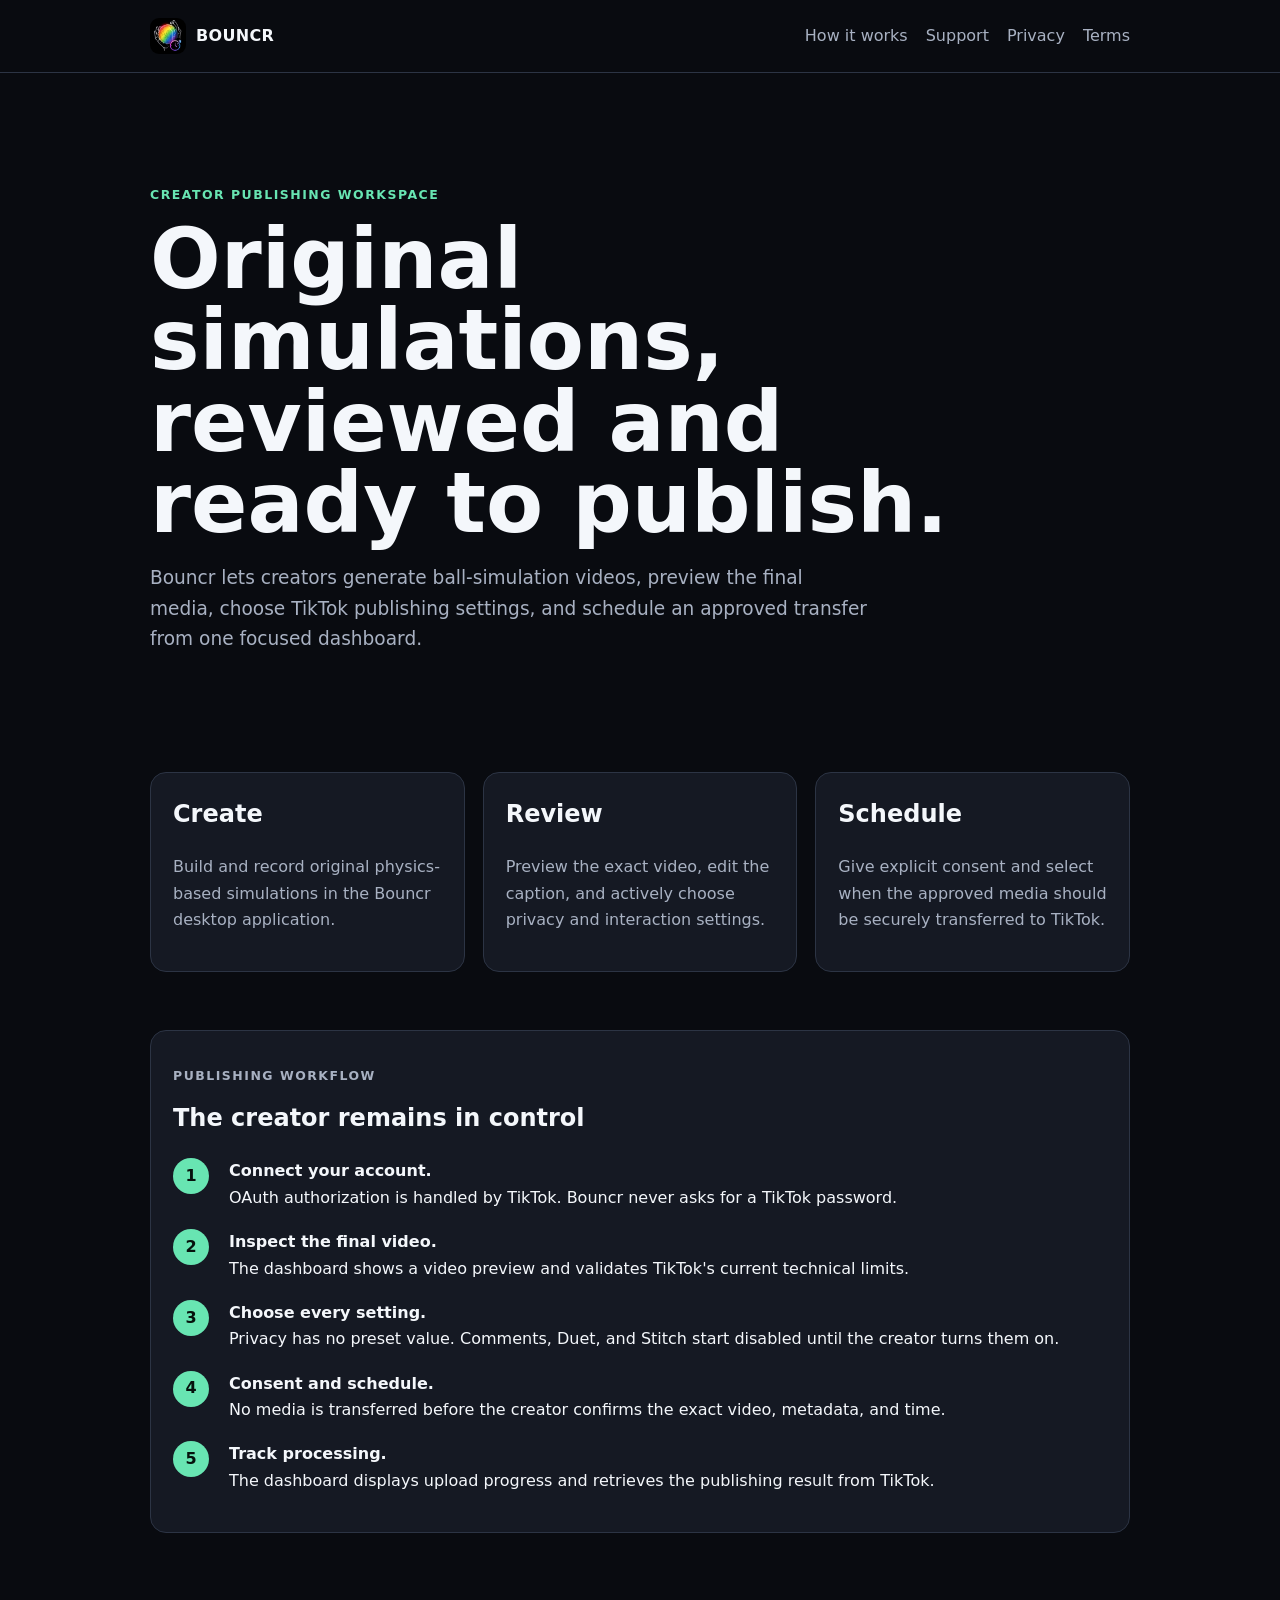
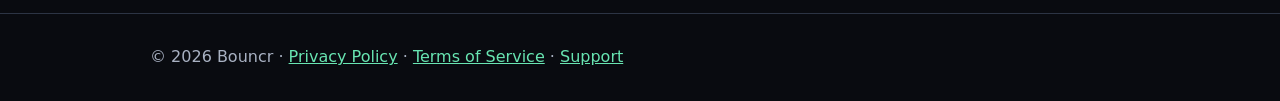
==== index.html @ fc285b01 "Publish Bouncr website and legal pages" ====
<!doctype html>
<html lang="en">
<head>
  <meta charset="utf-8">
  <meta name="viewport" content="width=device-width, initial-scale=1">
  <meta name="description" content="Bouncr helps creators review, schedule, and publish original simulation videos.">
  <title>Bouncr — Creator publishing for original simulations</title>
  <link rel="icon" type="image/png" href="app-icon.png">
  <link rel="stylesheet" href="site.css">
</head>
<body>
  <header><nav class="wrap"><a class="brand" href="index.html"><img src="app-icon.png" width="36" height="36" alt="">BOUNCR</a><div class="links"><a href="#workflow">How it works</a><a href="support.html">Support</a><a href="privacy.html">Privacy</a><a href="terms.html">Terms</a></div></nav></header>
  <main class="wrap">
    <section class="hero">
      <p class="eyebrow">Creator publishing workspace</p>
      <h1>Original simulations, reviewed and ready to publish.</h1>
      <p class="lead">Bouncr lets creators generate ball-simulation videos, preview the final media, choose TikTok publishing settings, and schedule an approved transfer from one focused dashboard.</p>
    </section>
    <section class="grid" aria-label="Features">
      <article class="card"><h2>Create</h2><p>Build and record original physics-based simulations in the Bouncr desktop application.</p></article>
      <article class="card"><h2>Review</h2><p>Preview the exact video, edit the caption, and actively choose privacy and interaction settings.</p></article>
      <article class="card"><h2>Schedule</h2><p>Give explicit consent and select when the approved media should be securely transferred to TikTok.</p></article>
    </section>
    <section id="workflow" class="card">
      <p class="eyebrow">Publishing workflow</p>
      <h2>The creator remains in control</h2>
      <ol class="steps">
        <li><div><strong>Connect your account.</strong><br>OAuth authorization is handled by TikTok. Bouncr never asks for a TikTok password.</div></li>
        <li><div><strong>Inspect the final video.</strong><br>The dashboard shows a video preview and validates TikTok's current technical limits.</div></li>
        <li><div><strong>Choose every setting.</strong><br>Privacy has no preset value. Comments, Duet, and Stitch start disabled until the creator turns them on.</div></li>
        <li><div><strong>Consent and schedule.</strong><br>No media is transferred before the creator confirms the exact video, metadata, and time.</div></li>
        <li><div><strong>Track processing.</strong><br>The dashboard displays upload progress and retrieves the publishing result from TikTok.</div></li>
      </ol>
    </section>
  </main>
  <footer><div class="wrap">© 2026 Bouncr · <a href="privacy.html">Privacy Policy</a> · <a href="terms.html">Terms of Service</a> · <a href="support.html">Support</a></div></footer>
</body>
</html>
---- site.css ----
:root {
  color-scheme: dark;
  --bg: #090b10;
  --panel: #151923;
  --border: #2c3444;
  --text: #f4f7fb;
  --muted: #a8b1c2;
  --accent: #68e5b2;
  font-family: Inter, ui-sans-serif, system-ui, -apple-system, BlinkMacSystemFont, "Segoe UI", sans-serif;
}
* { box-sizing: border-box; }
body { margin: 0; background: var(--bg); color: var(--text); line-height: 1.65; }
a { color: var(--accent); }
.wrap { width: min(980px, calc(100% - 32px)); margin: 0 auto; }
header { border-bottom: 1px solid var(--border); }
nav { min-height: 72px; display: flex; align-items: center; justify-content: space-between; gap: 20px; }
.brand { display: inline-flex; align-items: center; gap: 10px; color: var(--text); font-weight: 900; text-decoration: none; letter-spacing: .02em; }
.brand img { border-radius: 9px; }
.links { display: flex; flex-wrap: wrap; gap: 18px; }
.links a { color: var(--muted); text-decoration: none; }
main { padding: 64px 0 80px; }
.hero { padding: 36px 0 70px; }
.eyebrow { color: var(--accent); font-size: .78rem; font-weight: 850; letter-spacing: .12em; text-transform: uppercase; }
h1 { max-width: 800px; margin: 8px 0 18px; font-size: clamp(2.3rem, 7vw, 5.2rem); line-height: .98; }
h2 { margin-top: 0; }
.lead { max-width: 720px; color: var(--muted); font-size: 1.16rem; }
.grid { display: grid; grid-template-columns: repeat(3, 1fr); gap: 18px; margin: 28px 0 58px; }
.card { border: 1px solid var(--border); border-radius: 16px; padding: 22px; background: var(--panel); }
.card p { color: var(--muted); }
.steps { counter-reset: steps; display: grid; gap: 18px; padding: 0; list-style: none; }
.steps li { counter-increment: steps; display: grid; grid-template-columns: 42px 1fr; gap: 14px; align-items: start; }
.steps li::before { content: counter(steps); display: grid; place-items: center; width: 36px; height: 36px; border-radius: 50%; color: #06120d; background: var(--accent); font-weight: 900; }
.legal { max-width: 780px; }
.legal h1 { font-size: clamp(2.2rem, 6vw, 4rem); }
.legal h2 { margin-top: 42px; }
footer { border-top: 1px solid var(--border); padding: 30px 0; color: var(--muted); }
code { word-break: break-word; }
@media (max-width: 720px) { .grid { grid-template-columns: 1fr; } nav { align-items: flex-start; flex-direction: column; padding: 18px 0; } }
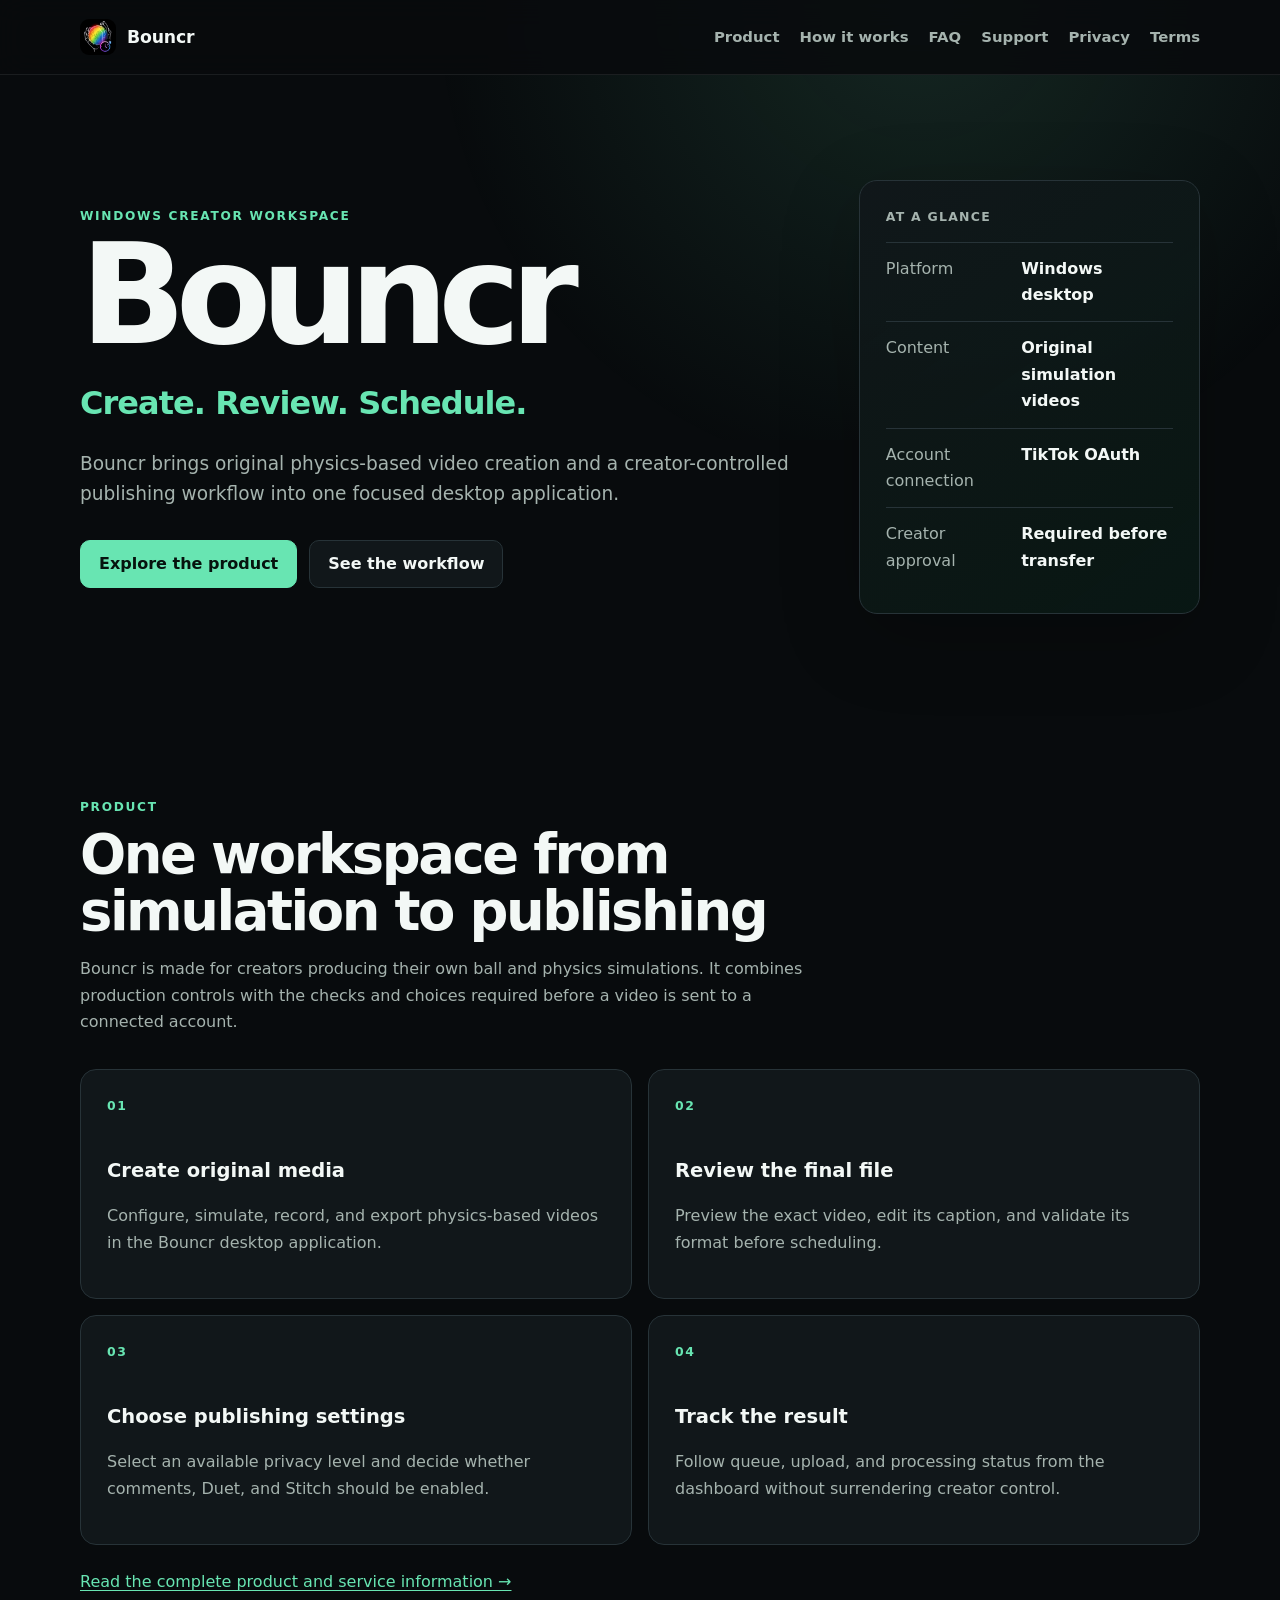
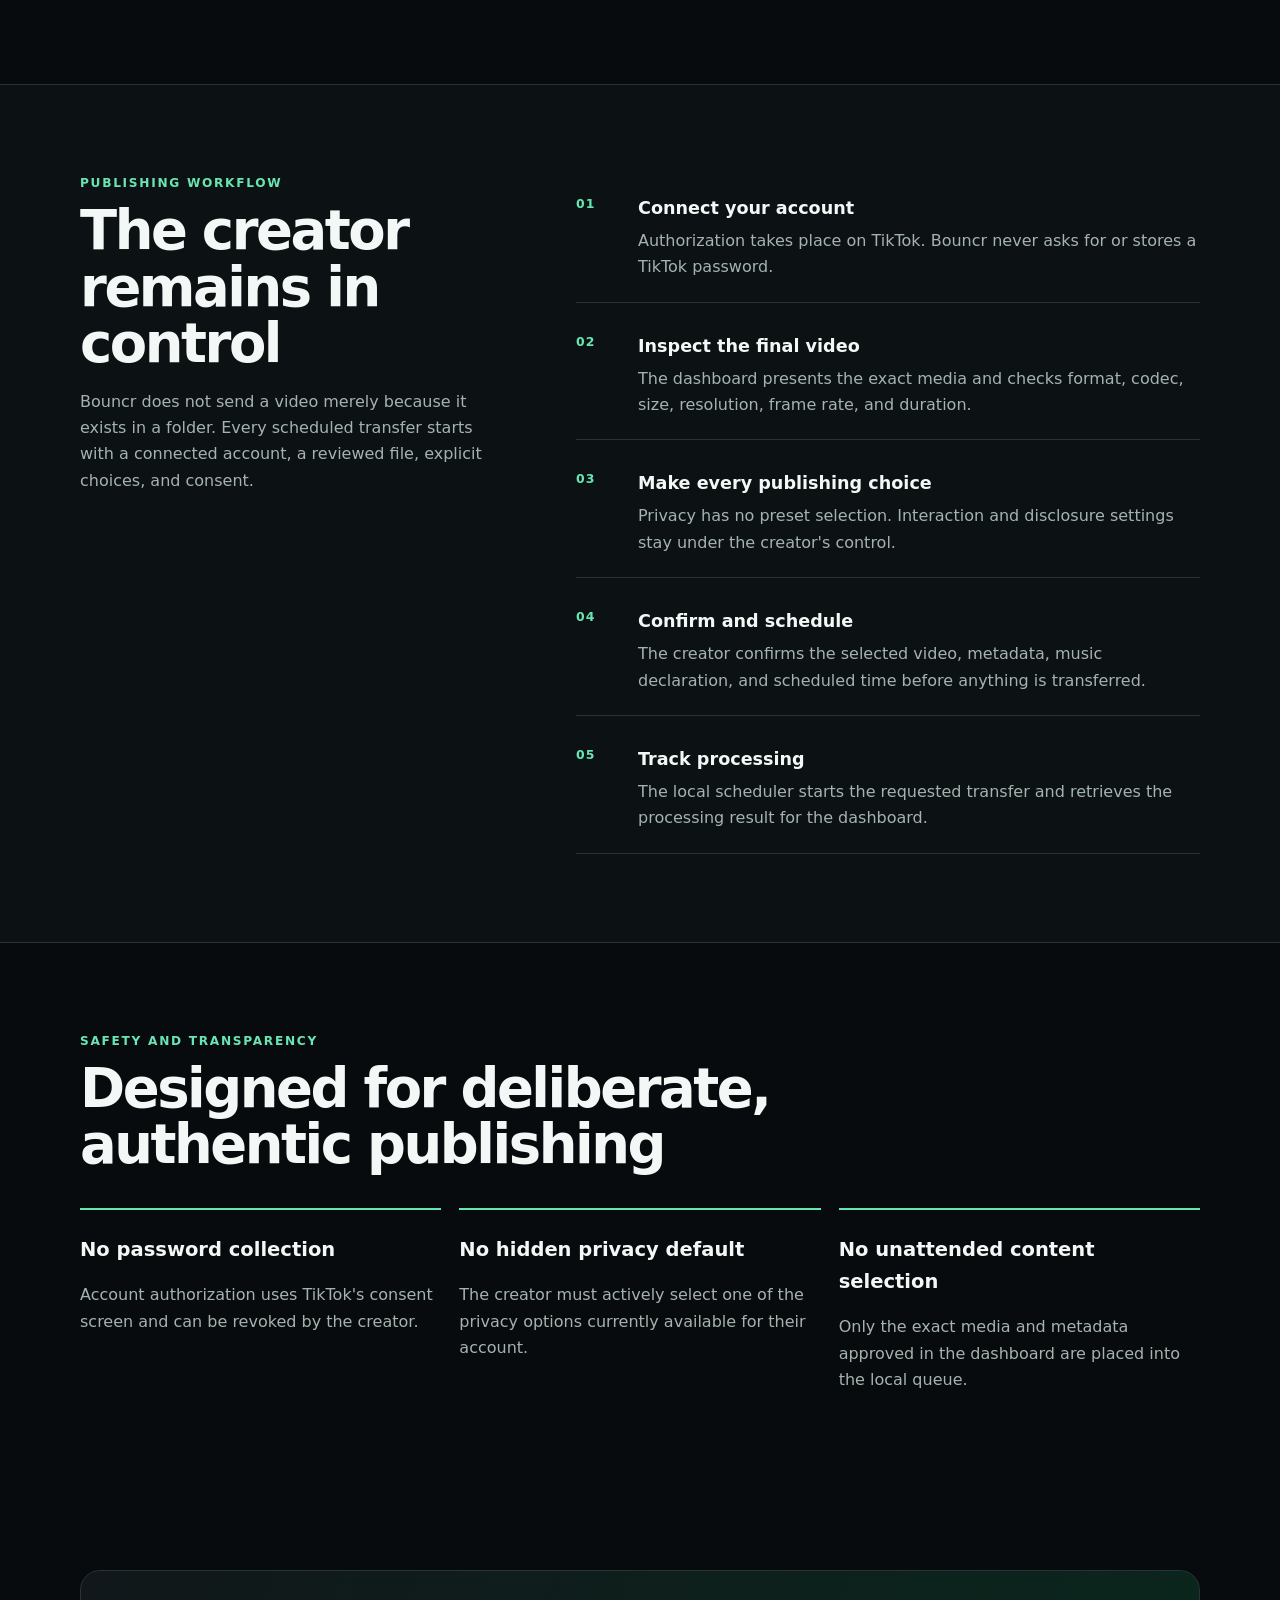
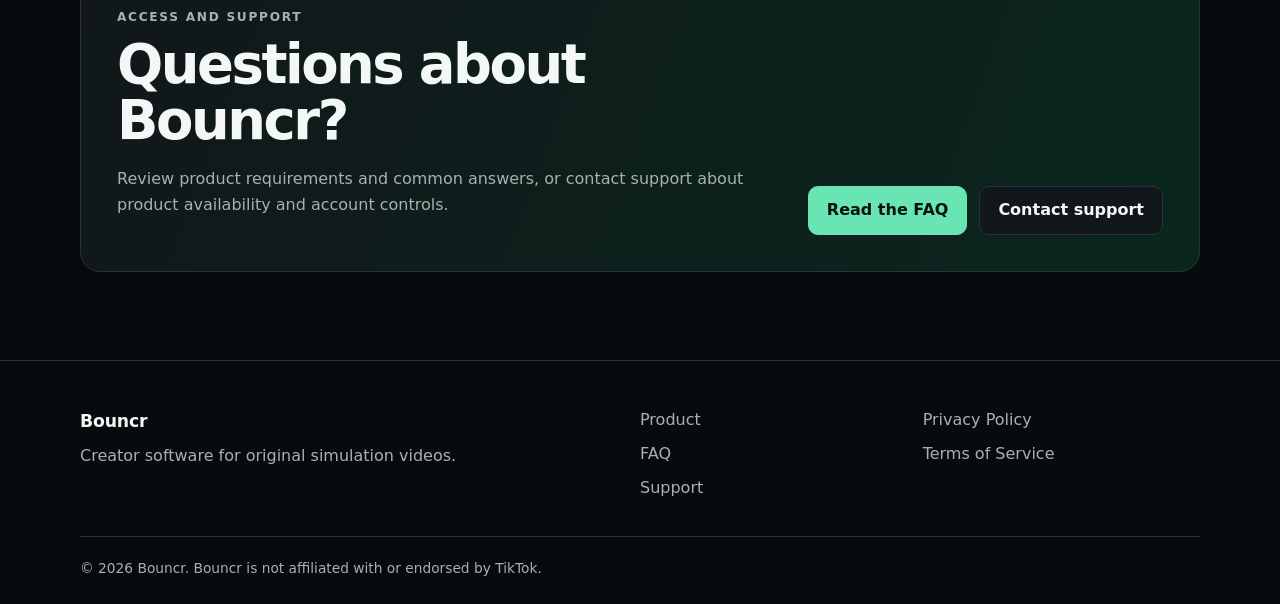
==== commit eccfe53f: "Expand Bouncr product website for app review" ====
--- a/index.html
+++ b/index.html
@@ -3,36 +3,107 @@
 <head>
   <meta charset="utf-8">
   <meta name="viewport" content="width=device-width, initial-scale=1">
-  <meta name="description" content="Bouncr helps creators review, schedule, and publish original simulation videos.">
-  <title>Bouncr — Creator publishing for original simulations</title>
+  <meta name="description" content="Bouncr is a Windows creator workspace for creating, reviewing, scheduling, and publishing original simulation videos.">
+  <link rel="canonical" href="https://bouncr.store/">
+  <meta property="og:type" content="website">
+  <meta property="og:site_name" content="Bouncr">
+  <meta property="og:title" content="Bouncr">
+  <meta property="og:description" content="Create, review, schedule, and publish original simulation videos from one creator-controlled workspace.">
+  <meta property="og:url" content="https://bouncr.store/">
+  <meta property="og:image" content="https://bouncr.store/og.png">
+  <meta name="twitter:card" content="summary_large_image">
+  <meta name="twitter:title" content="Bouncr">
+  <meta name="twitter:description" content="Create, review, schedule, and publish original simulation videos from one creator-controlled workspace.">
+  <meta name="twitter:image" content="https://bouncr.store/og.png">
+  <title>Bouncr</title>
   <link rel="icon" type="image/png" href="app-icon.png">
   <link rel="stylesheet" href="site.css">
 </head>
 <body>
-  <header><nav class="wrap"><a class="brand" href="index.html"><img src="app-icon.png" width="36" height="36" alt="">BOUNCR</a><div class="links"><a href="#workflow">How it works</a><a href="support.html">Support</a><a href="privacy.html">Privacy</a><a href="terms.html">Terms</a></div></nav></header>
-  <main class="wrap">
-    <section class="hero">
-      <p class="eyebrow">Creator publishing workspace</p>
-      <h1>Original simulations, reviewed and ready to publish.</h1>
-      <p class="lead">Bouncr lets creators generate ball-simulation videos, preview the final media, choose TikTok publishing settings, and schedule an approved transfer from one focused dashboard.</p>
+  <header>
+    <nav class="wrap" aria-label="Primary navigation">
+      <a class="brand" href="index.html"><img src="app-icon.png" width="36" height="36" alt="">Bouncr</a>
+      <div class="links"><a href="product.html">Product</a><a href="#workflow">How it works</a><a href="faq.html">FAQ</a><a href="support.html">Support</a><a href="privacy.html">Privacy</a><a href="terms.html">Terms</a></div>
+    </nav>
+  </header>
+  <main>
+    <section class="hero wrap">
+      <div class="hero-copy">
+        <p class="eyebrow">Windows creator workspace</p>
+        <h1>Bouncr</h1>
+        <p class="hero-tagline">Create. Review. Schedule.</p>
+        <p class="lead">Bouncr brings original physics-based video creation and a creator-controlled publishing workflow into one focused desktop application.</p>
+        <div class="actions"><a class="button primary" href="product.html">Explore the product</a><a class="button" href="#workflow">See the workflow</a></div>
+      </div>
+      <aside class="product-summary" aria-label="Bouncr at a glance">
+        <p class="summary-label">At a glance</p>
+        <dl>
+          <div><dt>Platform</dt><dd>Windows desktop</dd></div>
+          <div><dt>Content</dt><dd>Original simulation videos</dd></div>
+          <div><dt>Account connection</dt><dd>TikTok OAuth</dd></div>
+          <div><dt>Creator approval</dt><dd>Required before transfer</dd></div>
+        </dl>
+      </aside>
     </section>
-    <section class="grid" aria-label="Features">
-      <article class="card"><h2>Create</h2><p>Build and record original physics-based simulations in the Bouncr desktop application.</p></article>
-      <article class="card"><h2>Review</h2><p>Preview the exact video, edit the caption, and actively choose privacy and interaction settings.</p></article>
-      <article class="card"><h2>Schedule</h2><p>Give explicit consent and select when the approved media should be securely transferred to TikTok.</p></article>
+
+    <section class="section wrap" aria-labelledby="product-heading">
+      <div class="section-heading">
+        <p class="eyebrow">Product</p>
+        <h2 id="product-heading">One workspace from simulation to publishing</h2>
+        <p>Bouncr is made for creators producing their own ball and physics simulations. It combines production controls with the checks and choices required before a video is sent to a connected account.</p>
+      </div>
+      <div class="feature-grid">
+        <article class="card"><span class="number">01</span><h3>Create original media</h3><p>Configure, simulate, record, and export physics-based videos in the Bouncr desktop application.</p></article>
+        <article class="card"><span class="number">02</span><h3>Review the final file</h3><p>Preview the exact video, edit its caption, and validate its format before scheduling.</p></article>
+        <article class="card"><span class="number">03</span><h3>Choose publishing settings</h3><p>Select an available privacy level and decide whether comments, Duet, and Stitch should be enabled.</p></article>
+        <article class="card"><span class="number">04</span><h3>Track the result</h3><p>Follow queue, upload, and processing status from the dashboard without surrendering creator control.</p></article>
+      </div>
+      <p class="section-link"><a href="product.html">Read the complete product and service information →</a></p>
     </section>
-    <section id="workflow" class="card">
-      <p class="eyebrow">Publishing workflow</p>
-      <h2>The creator remains in control</h2>
-      <ol class="steps">
-        <li><div><strong>Connect your account.</strong><br>OAuth authorization is handled by TikTok. Bouncr never asks for a TikTok password.</div></li>
-        <li><div><strong>Inspect the final video.</strong><br>The dashboard shows a video preview and validates TikTok's current technical limits.</div></li>
-        <li><div><strong>Choose every setting.</strong><br>Privacy has no preset value. Comments, Duet, and Stitch start disabled until the creator turns them on.</div></li>
-        <li><div><strong>Consent and schedule.</strong><br>No media is transferred before the creator confirms the exact video, metadata, and time.</div></li>
-        <li><div><strong>Track processing.</strong><br>The dashboard displays upload progress and retrieves the publishing result from TikTok.</div></li>
-      </ol>
+
+    <section id="workflow" class="section section-alt">
+      <div class="wrap split">
+        <div class="section-heading sticky-heading">
+          <p class="eyebrow">Publishing workflow</p>
+          <h2>The creator remains in control</h2>
+          <p>Bouncr does not send a video merely because it exists in a folder. Every scheduled transfer starts with a connected account, a reviewed file, explicit choices, and consent.</p>
+        </div>
+        <ol class="steps">
+          <li><div><strong>Connect your account</strong><p>Authorization takes place on TikTok. Bouncr never asks for or stores a TikTok password.</p></div></li>
+          <li><div><strong>Inspect the final video</strong><p>The dashboard presents the exact media and checks format, codec, size, resolution, frame rate, and duration.</p></div></li>
+          <li><div><strong>Make every publishing choice</strong><p>Privacy has no preset selection. Interaction and disclosure settings stay under the creator's control.</p></div></li>
+          <li><div><strong>Confirm and schedule</strong><p>The creator confirms the selected video, metadata, music declaration, and scheduled time before anything is transferred.</p></div></li>
+          <li><div><strong>Track processing</strong><p>The local scheduler starts the requested transfer and retrieves the processing result for the dashboard.</p></div></li>
+        </ol>
+      </div>
+    </section>
+
+    <section class="section wrap" aria-labelledby="safety-heading">
+      <div class="section-heading">
+        <p class="eyebrow">Safety and transparency</p>
+        <h2 id="safety-heading">Designed for deliberate, authentic publishing</h2>
+      </div>
+      <div class="grid three">
+        <article class="plain-card"><h3>No password collection</h3><p>Account authorization uses TikTok's consent screen and can be revoked by the creator.</p></article>
+        <article class="plain-card"><h3>No hidden privacy default</h3><p>The creator must actively select one of the privacy options currently available for their account.</p></article>
+        <article class="plain-card"><h3>No unattended content selection</h3><p>Only the exact media and metadata approved in the dashboard are placed into the local queue.</p></article>
+      </div>
+    </section>
+
+    <section class="section wrap">
+      <div class="access-panel">
+        <div><p class="eyebrow">Access and support</p><h2>Questions about Bouncr?</h2><p>Review product requirements and common answers, or contact support about product availability and account controls.</p></div>
+        <div class="actions"><a class="button primary" href="faq.html">Read the FAQ</a><a class="button" href="support.html">Contact support</a></div>
+      </div>
     </section>
   </main>
-  <footer><div class="wrap">© 2026 Bouncr · <a href="privacy.html">Privacy Policy</a> · <a href="terms.html">Terms of Service</a> · <a href="support.html">Support</a></div></footer>
+  <footer>
+    <div class="wrap footer-grid">
+      <div><a class="brand footer-brand" href="index.html">Bouncr</a><p>Creator software for original simulation videos.</p></div>
+      <div class="footer-links"><a href="product.html">Product</a><a href="faq.html">FAQ</a><a href="support.html">Support</a></div>
+      <div class="footer-links"><a href="privacy.html">Privacy Policy</a><a href="terms.html">Terms of Service</a></div>
+    </div>
+    <div class="wrap footer-bottom">© 2026 Bouncr. Bouncr is not affiliated with or endorsed by TikTok.</div>
+  </footer>
 </body>
 </html>
--- a/site.css
+++ b/site.css
@@ -1,38 +1,104 @@
 :root {
   color-scheme: dark;
-  --bg: #090b10;
-  --panel: #151923;
-  --border: #2c3444;
-  --text: #f4f7fb;
-  --muted: #a8b1c2;
+  --bg: #080b0d;
+  --panel: #11171a;
+  --panel-soft: #0c1214;
+  --border: #273338;
+  --text: #f3f8f6;
+  --muted: #a5b3ae;
   --accent: #68e5b2;
+  --accent-dark: #0a271d;
+  --max: 1120px;
   font-family: Inter, ui-sans-serif, system-ui, -apple-system, BlinkMacSystemFont, "Segoe UI", sans-serif;
 }
 * { box-sizing: border-box; }
+html { scroll-behavior: smooth; }
 body { margin: 0; background: var(--bg); color: var(--text); line-height: 1.65; }
-a { color: var(--accent); }
-.wrap { width: min(980px, calc(100% - 32px)); margin: 0 auto; }
-header { border-bottom: 1px solid var(--border); }
-nav { min-height: 72px; display: flex; align-items: center; justify-content: space-between; gap: 20px; }
-.brand { display: inline-flex; align-items: center; gap: 10px; color: var(--text); font-weight: 900; text-decoration: none; letter-spacing: .02em; }
+body::before { content: ""; position: fixed; inset: 0 0 auto; height: 440px; z-index: -1; background: radial-gradient(circle at 72% 0%, rgba(104,229,178,.13), transparent 48%); pointer-events: none; }
+a { color: var(--accent); text-underline-offset: 3px; }
+.wrap { width: min(var(--max), calc(100% - 40px)); margin: 0 auto; }
+header { border-bottom: 1px solid rgba(255,255,255,.08); background: rgba(8,11,13,.88); backdrop-filter: blur(14px); position: sticky; top: 0; z-index: 10; }
+nav { min-height: 74px; display: flex; align-items: center; justify-content: space-between; gap: 24px; }
+.brand { display: inline-flex; align-items: center; gap: 11px; color: var(--text); font-size: 1.08rem; font-weight: 900; text-decoration: none; letter-spacing: -.01em; }
 .brand img { border-radius: 9px; }
-.links { display: flex; flex-wrap: wrap; gap: 18px; }
-.links a { color: var(--muted); text-decoration: none; }
-main { padding: 64px 0 80px; }
-.hero { padding: 36px 0 70px; }
-.eyebrow { color: var(--accent); font-size: .78rem; font-weight: 850; letter-spacing: .12em; text-transform: uppercase; }
-h1 { max-width: 800px; margin: 8px 0 18px; font-size: clamp(2.3rem, 7vw, 5.2rem); line-height: .98; }
-h2 { margin-top: 0; }
+.links { display: flex; flex-wrap: wrap; justify-content: flex-end; gap: 20px; }
+.links a { color: var(--muted); font-size: .93rem; font-weight: 650; text-decoration: none; }
+.links a:hover, .links a:focus-visible { color: var(--text); }
+.hero { min-height: 620px; padding: 105px 0 95px; display: grid; grid-template-columns: minmax(0, 1.35fr) minmax(300px, .65fr); align-items: center; gap: 70px; }
+.hero h1 { margin: 4px 0 0; font-size: clamp(4.4rem, 12vw, 8.7rem); letter-spacing: -.075em; line-height: .86; }
+.hero-tagline { margin: 22px 0 10px; color: var(--accent); font-size: clamp(1.35rem, 3vw, 2rem); font-weight: 800; letter-spacing: -.03em; }
 .lead { max-width: 720px; color: var(--muted); font-size: 1.16rem; }
-.grid { display: grid; grid-template-columns: repeat(3, 1fr); gap: 18px; margin: 28px 0 58px; }
-.card { border: 1px solid var(--border); border-radius: 16px; padding: 22px; background: var(--panel); }
-.card p { color: var(--muted); }
-.steps { counter-reset: steps; display: grid; gap: 18px; padding: 0; list-style: none; }
-.steps li { counter-increment: steps; display: grid; grid-template-columns: 42px 1fr; gap: 14px; align-items: start; }
-.steps li::before { content: counter(steps); display: grid; place-items: center; width: 36px; height: 36px; border-radius: 50%; color: #06120d; background: var(--accent); font-weight: 900; }
-.legal { max-width: 780px; }
-.legal h1 { font-size: clamp(2.2rem, 6vw, 4rem); }
-.legal h2 { margin-top: 42px; }
-footer { border-top: 1px solid var(--border); padding: 30px 0; color: var(--muted); }
+.eyebrow { margin: 0 0 10px; color: var(--accent); font-size: .76rem; font-weight: 850; letter-spacing: .14em; text-transform: uppercase; }
+.actions { display: flex; flex-wrap: wrap; gap: 12px; margin-top: 30px; }
+.button { display: inline-flex; min-height: 47px; padding: 10px 18px; align-items: center; justify-content: center; border: 1px solid var(--border); border-radius: 10px; background: var(--panel); color: var(--text); font-weight: 750; text-decoration: none; }
+.button:hover, .button:focus-visible { border-color: var(--accent); }
+.button.primary { border-color: var(--accent); background: var(--accent); color: #06130e; }
+.product-summary { border: 1px solid var(--border); border-radius: 18px; padding: 26px; background: linear-gradient(145deg, rgba(17,23,26,.96), rgba(9,25,20,.92)); box-shadow: 0 22px 80px rgba(0,0,0,.22); }
+.summary-label { margin: 0 0 14px; color: var(--muted); font-size: .78rem; font-weight: 800; text-transform: uppercase; letter-spacing: .1em; }
+.product-summary dl { margin: 0; }
+.product-summary dl div { display: grid; grid-template-columns: 1fr 1.25fr; gap: 14px; padding: 13px 0; border-top: 1px solid var(--border); }
+.product-summary dt { color: var(--muted); }
+.product-summary dd { margin: 0; font-weight: 750; }
+.section { padding: 88px 0; }
+.section-alt { border-block: 1px solid var(--border); background: var(--panel-soft); }
+.section-heading { max-width: 760px; margin-bottom: 34px; }
+.section-heading h2, .access-panel h2 { margin: 0 0 14px; font-size: clamp(2rem, 5vw, 3.4rem); line-height: 1.04; letter-spacing: -.045em; }
+.section-heading p:not(.eyebrow), .access-panel p { color: var(--muted); }
+.feature-grid { display: grid; grid-template-columns: repeat(2, 1fr); gap: 16px; }
+.card { min-height: 230px; border: 1px solid var(--border); border-radius: 16px; padding: 26px; background: var(--panel); }
+.card .number { display: block; margin-bottom: 38px; color: var(--accent); font-size: .78rem; font-weight: 850; letter-spacing: .12em; }
+.card h3, .plain-card h3 { margin: 0 0 8px; font-size: 1.22rem; }
+.card p, .plain-card p { margin-bottom: 0; color: var(--muted); }
+.section-link { margin: 24px 0 0; }
+.split { display: grid; grid-template-columns: .8fr 1.2fr; gap: 80px; align-items: start; }
+.sticky-heading { position: sticky; top: 114px; }
+.steps { counter-reset: steps; display: grid; gap: 8px; margin: 0; padding: 0; list-style: none; }
+.steps li { counter-increment: steps; display: grid; grid-template-columns: 46px 1fr; gap: 16px; padding: 21px 0; border-bottom: 1px solid var(--border); }
+.steps li::before { content: counter(steps, decimal-leading-zero); color: var(--accent); font-size: .78rem; font-weight: 900; letter-spacing: .08em; }
+.steps strong { font-size: 1.1rem; }
+.steps p { margin: 5px 0 0; color: var(--muted); }
+.grid { display: grid; gap: 18px; }
+.grid.three { grid-template-columns: repeat(3, 1fr); }
+.plain-card { border-top: 2px solid var(--accent); padding: 24px 8px 0 0; }
+.access-panel { display: flex; align-items: flex-end; justify-content: space-between; gap: 40px; border: 1px solid var(--border); border-radius: 20px; padding: 36px; background: linear-gradient(110deg, var(--panel), var(--accent-dark)); }
+.access-panel > div:first-child { max-width: 650px; }
+.access-panel .actions { flex-shrink: 0; }
+.legal { max-width: 820px; padding: 72px 0 90px; }
+.legal h1 { margin: 8px 0 28px; font-size: clamp(2.7rem, 7vw, 4.8rem); line-height: 1; letter-spacing: -.055em; }
+.legal h2 { margin: 44px 0 8px; font-size: 1.35rem; }
+.legal p, .legal li { color: var(--muted); }
+.legal .lead { font-size: 1.16rem; }
+.content-grid { display: grid; grid-template-columns: repeat(2, 1fr); gap: 18px; margin: 34px 0; }
+.content-grid .card { min-height: 0; }
+.notice { margin: 32px 0; border-left: 3px solid var(--accent); padding: 4px 0 4px 20px; }
+.notice p { margin: 0; }
+.faq-list { display: grid; gap: 14px; }
+.faq-list details { border: 1px solid var(--border); border-radius: 14px; padding: 18px 20px; background: var(--panel); }
+.faq-list summary { cursor: pointer; color: var(--text); font-weight: 800; }
+.faq-list details p { margin: 12px 0 0; }
+footer { border-top: 1px solid var(--border); padding: 46px 0 25px; color: var(--muted); }
+.footer-grid { display: grid; grid-template-columns: 1.5fr .7fr .8fr; gap: 40px; }
+.footer-brand { color: var(--text); }
+.footer-grid p { margin: 8px 0 0; }
+.footer-links { display: flex; flex-direction: column; align-items: flex-start; gap: 8px; }
+.footer-links a { color: var(--muted); text-decoration: none; }
+.footer-bottom { margin-top: 34px; padding-top: 20px; border-top: 1px solid var(--border); font-size: .86rem; }
 code { word-break: break-word; }
-@media (max-width: 720px) { .grid { grid-template-columns: 1fr; } nav { align-items: flex-start; flex-direction: column; padding: 18px 0; } }
+@media (max-width: 850px) {
+  header { position: static; }
+  nav { align-items: flex-start; flex-direction: column; padding: 18px 0; }
+  .links { justify-content: flex-start; gap: 10px 18px; }
+  .hero { min-height: 0; grid-template-columns: 1fr; padding: 75px 0; gap: 46px; }
+  .split { grid-template-columns: 1fr; gap: 20px; }
+  .sticky-heading { position: static; }
+  .grid.three { grid-template-columns: 1fr; }
+  .access-panel { align-items: flex-start; flex-direction: column; }
+}
+@media (max-width: 620px) {
+  .wrap { width: min(100% - 28px, var(--max)); }
+  .hero h1 { font-size: clamp(4rem, 24vw, 6rem); }
+  .feature-grid, .content-grid, .footer-grid { grid-template-columns: 1fr; }
+  .section { padding: 66px 0; }
+  .card { min-height: 0; }
+  .access-panel { padding: 26px; }
+}
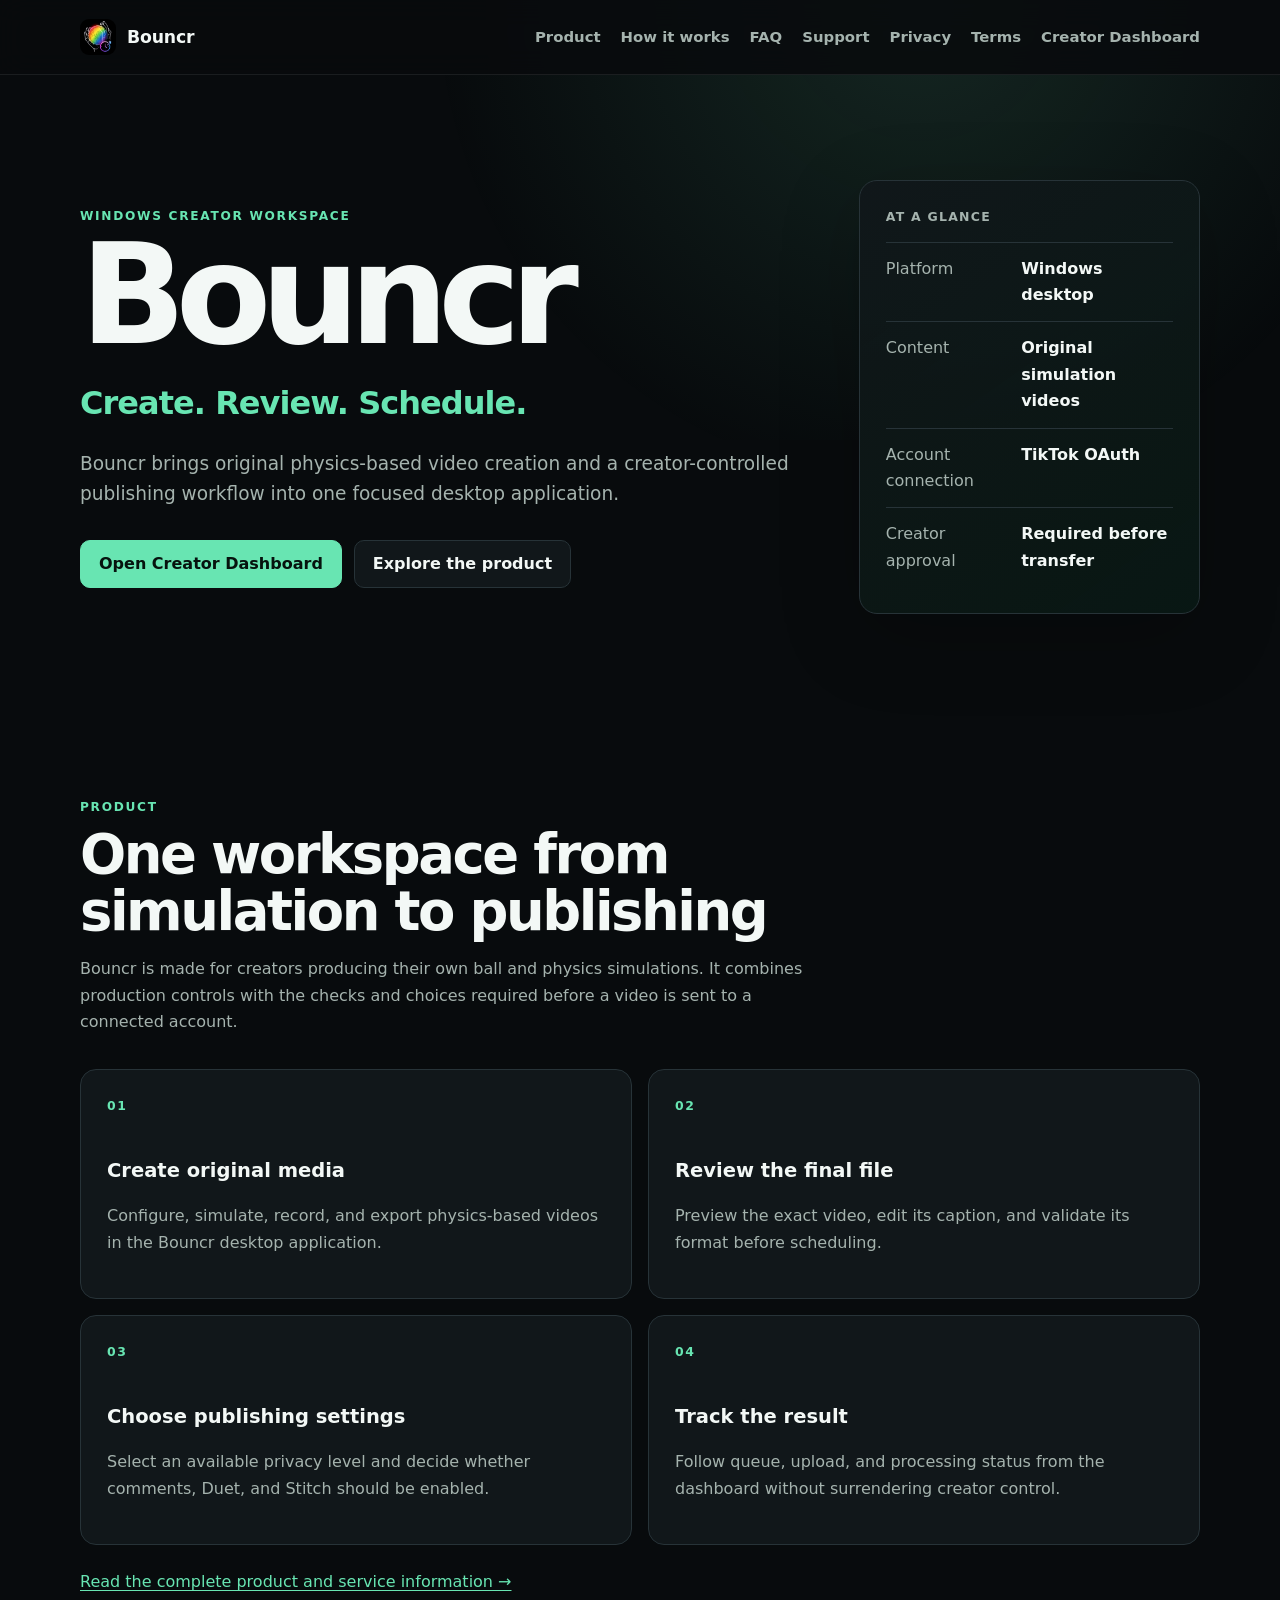
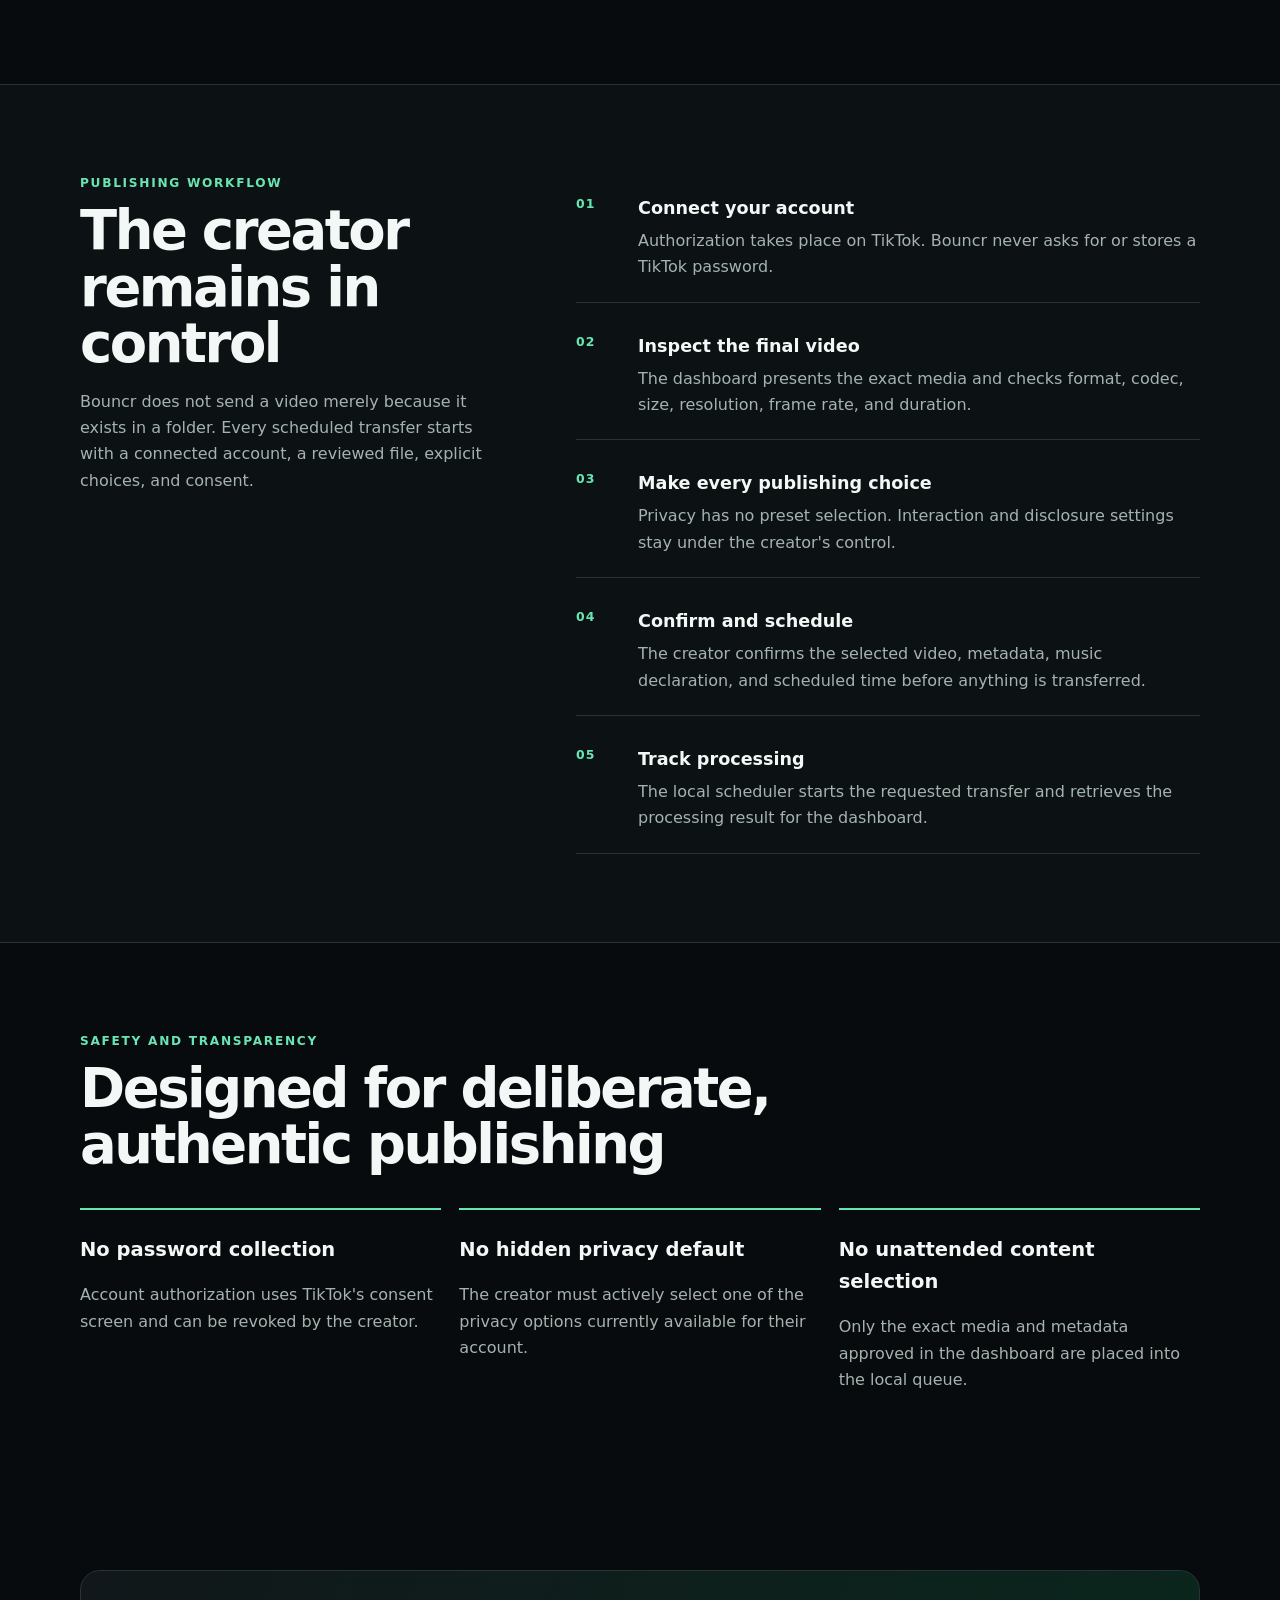
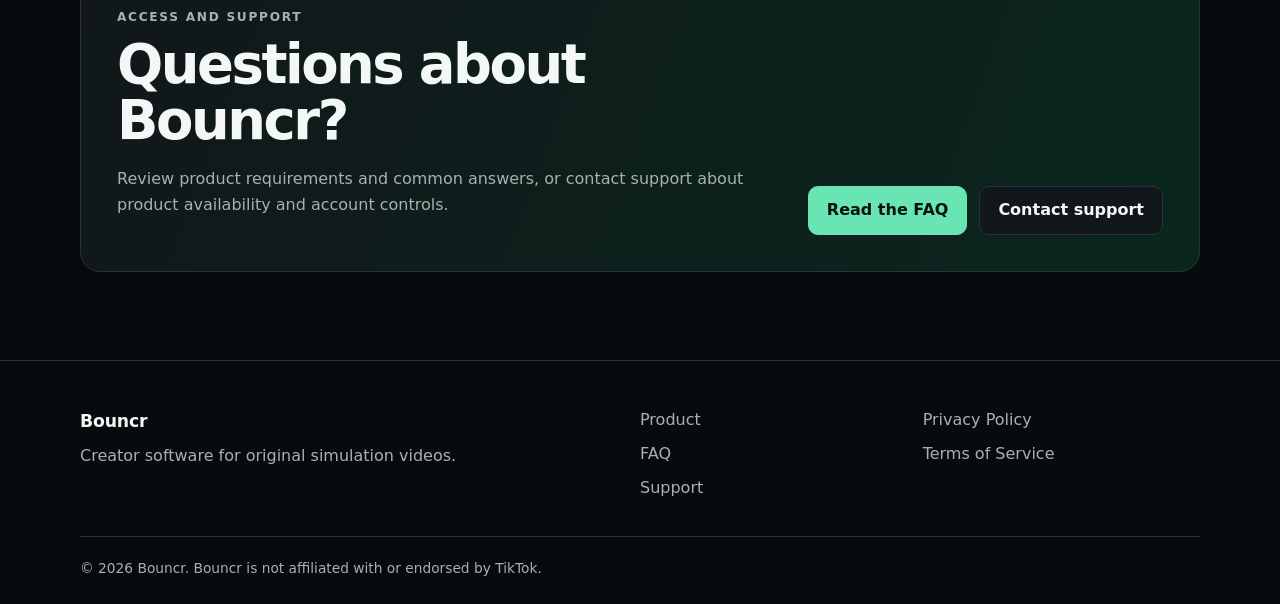
==== commit f49683a8: "Link creator dashboard from site navigation and homepage Co-Authored-By: Claude Opus 5.5 <noreply@an" ====
--- a/index.html
+++ b/index.html
@@ -23,7 +23,7 @@
   <header>
     <nav class="wrap" aria-label="Primary navigation">
       <a class="brand" href="index.html"><img src="app-icon.png" width="36" height="36" alt="">Bouncr</a>
-      <div class="links"><a href="product.html">Product</a><a href="#workflow">How it works</a><a href="faq.html">FAQ</a><a href="support.html">Support</a><a href="privacy.html">Privacy</a><a href="terms.html">Terms</a></div>
+      <div class="links"><a href="product.html">Product</a><a href="#workflow">How it works</a><a href="faq.html">FAQ</a><a href="support.html">Support</a><a href="privacy.html">Privacy</a><a href="terms.html">Terms</a><a href="https://app.bouncr.store/">Creator Dashboard</a></div>
     </nav>
   </header>
   <main>
@@ -33,7 +33,7 @@
         <h1>Bouncr</h1>
         <p class="hero-tagline">Create. Review. Schedule.</p>
         <p class="lead">Bouncr brings original physics-based video creation and a creator-controlled publishing workflow into one focused desktop application.</p>
-        <div class="actions"><a class="button primary" href="product.html">Explore the product</a><a class="button" href="#workflow">See the workflow</a></div>
+        <div class="actions"><a class="button primary" href="https://app.bouncr.store/">Open Creator Dashboard</a><a class="button" href="product.html">Explore the product</a></div>
       </div>
       <aside class="product-summary" aria-label="Bouncr at a glance">
         <p class="summary-label">At a glance</p>
